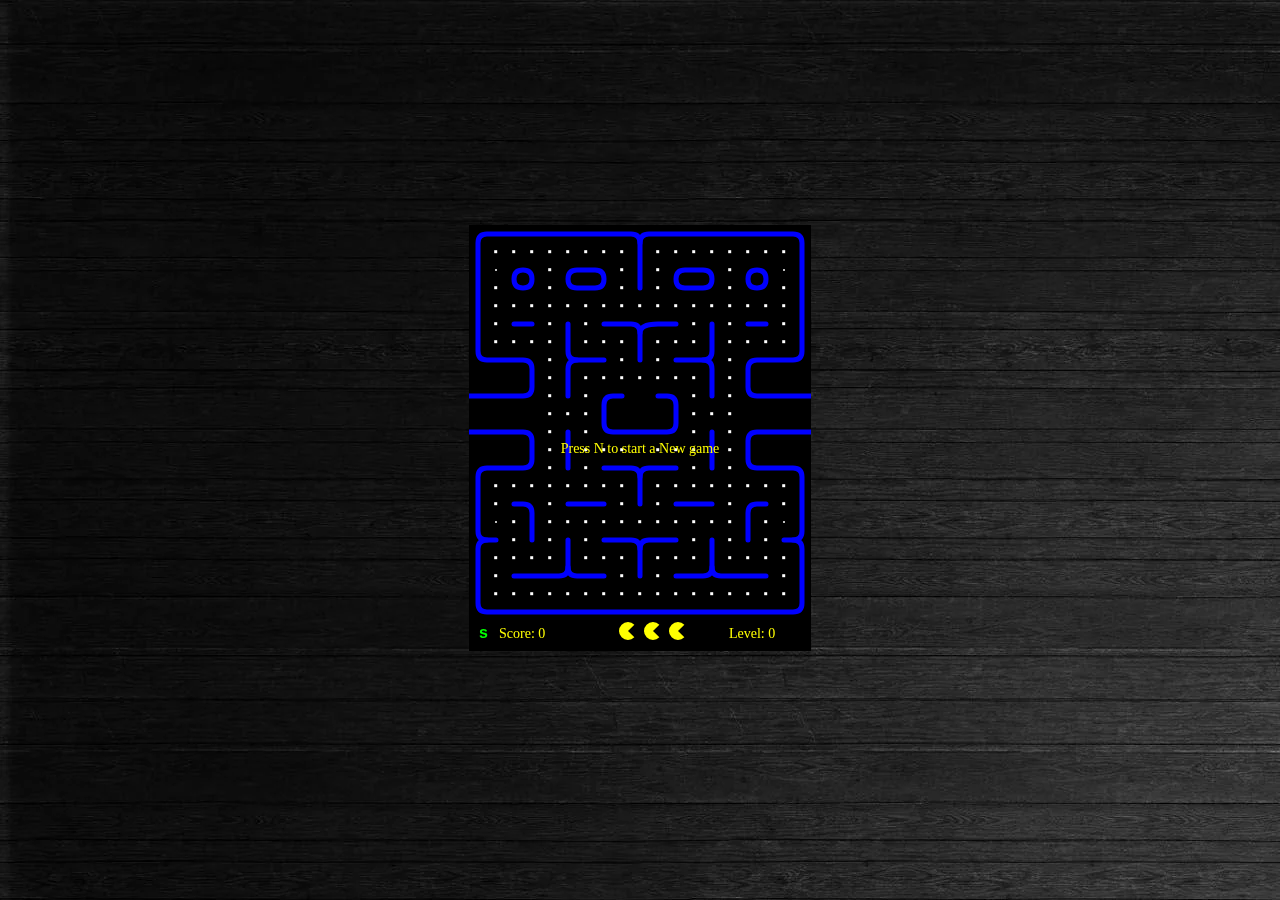
==== game.html @ 31133ab8 "latest" ====
<!DOCTYPE html>
<html lang="en">
<head>
    <meta charset="UTF-8">
    <meta name="viewport" content="width=device-width, initial-scale=1.0">
    <title>Pacman</title>
    <link rel="stylesheet" href="/css/game.css">
    <link rel="icon" href="/img/gamelogo.png" type="image/x-icon">

</head>
<body>
    <div id="shim">shim for font face</div>

  <div id="pacman"></div>
  <script src="/js/pacman.js"></script>
  <script src="/js/modernizr-1.5.min.js"></script>

  <script>

    var el = document.getElementById("pacman");

    if (Modernizr.canvas && Modernizr.localstorage && 
        Modernizr.audio && (Modernizr.audio.ogg || Modernizr.audio.mp3)) {
      window.setTimeout(function () { PACMAN.init(el, "./"); }, 0);
    } else { 
      el.innerHTML = "Sorry, needs a decent browser<br /><small>" + 
        "(firefox 3.6+, Chrome 4+, Opera 10+ and Safari 4+)</small>";
    }
  </script>

</body>
</html>
---- css/game.css ----
@font-face {
    font-family: 'BDCartoonShoutRegular';
    src: url('BD_Cartoon_Shout-webfont.ttf') format('truetype');
    font-weight: normal;
    font-style: normal;
}
#pacman {
    height:450px;
    width:342px;
    margin:20px auto;
}
#shim { 
    font-family: BDCartoonShoutRegular; 
    position:absolute;
    visibility:hidden
}
h1 { 
    font-family: BDCartoonShoutRegular; 
    text-align:center; 
}
  
body { 
    width:342px; 
    margin:0px auto; 
    font-family:sans-serif;
    display: flex;
    justify-content: center;
    align-items: center;
    height: 100vh;
    background-image: url(/img/profilebg.webp);
    
}

a { 
    text-decoration:none; 
}
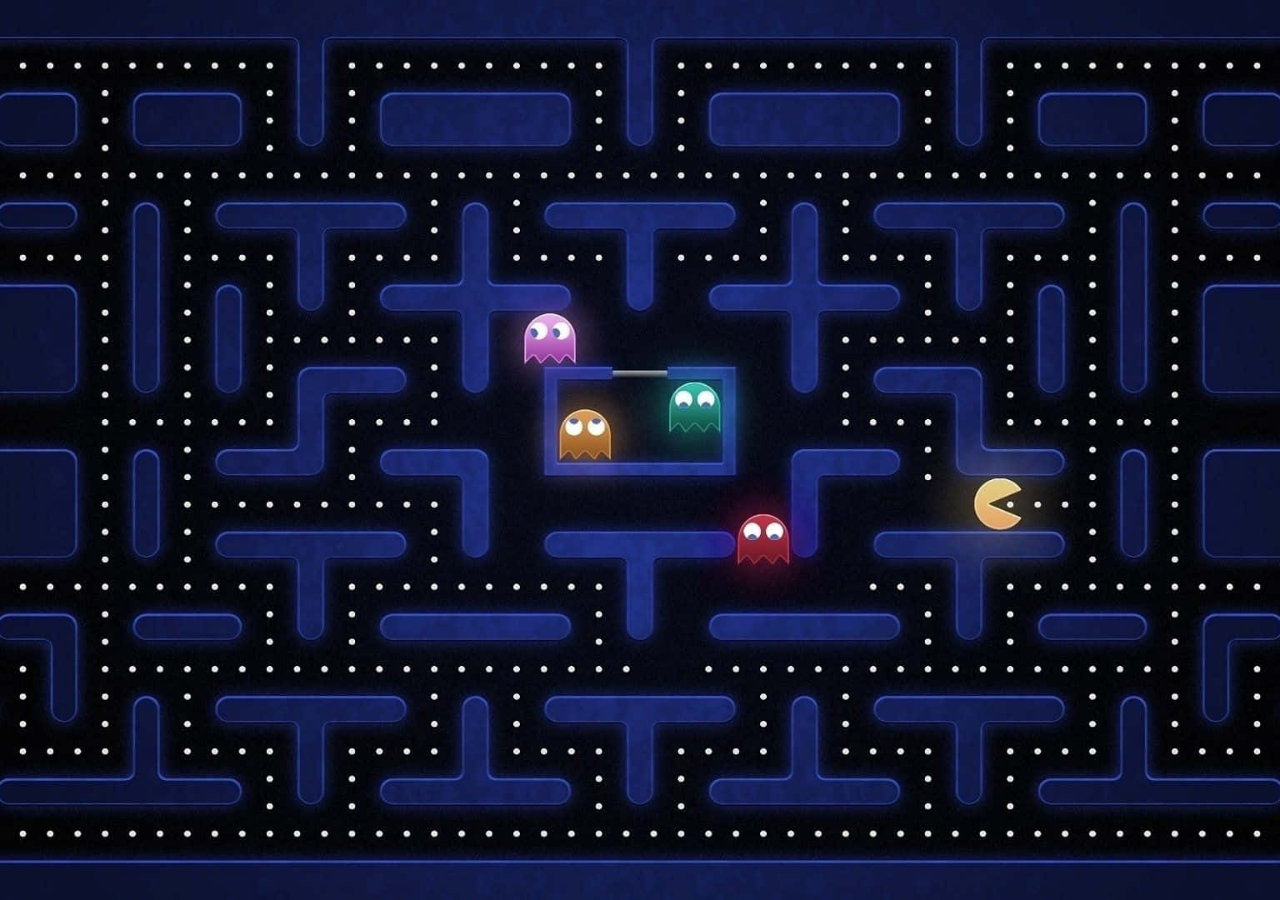
==== commit 93eacba5: "12/07/23" ====
--- a/game.html
+++ b/game.html
@@ -12,8 +12,7 @@
     <div id="shim">shim for font face</div>
 
   <div id="pacman"></div>
-  <script src="/js/pacman.js"></script>
-  <script src="/js/modernizr-1.5.min.js"></script>
+  
 
   <script>
 
--- a/css/game.css
+++ b/css/game.css
@@ -27,8 +27,10 @@
     justify-content: center;
     align-items: center;
     height: 100vh;
-    background-image: url(/img/profilebg.webp);
-    
+    background-image: url(/img/pacman-background.jpg);
+    background-size: cover;
+    min-height: 100vh;
+    background-position: center;
 }
 
 a { 
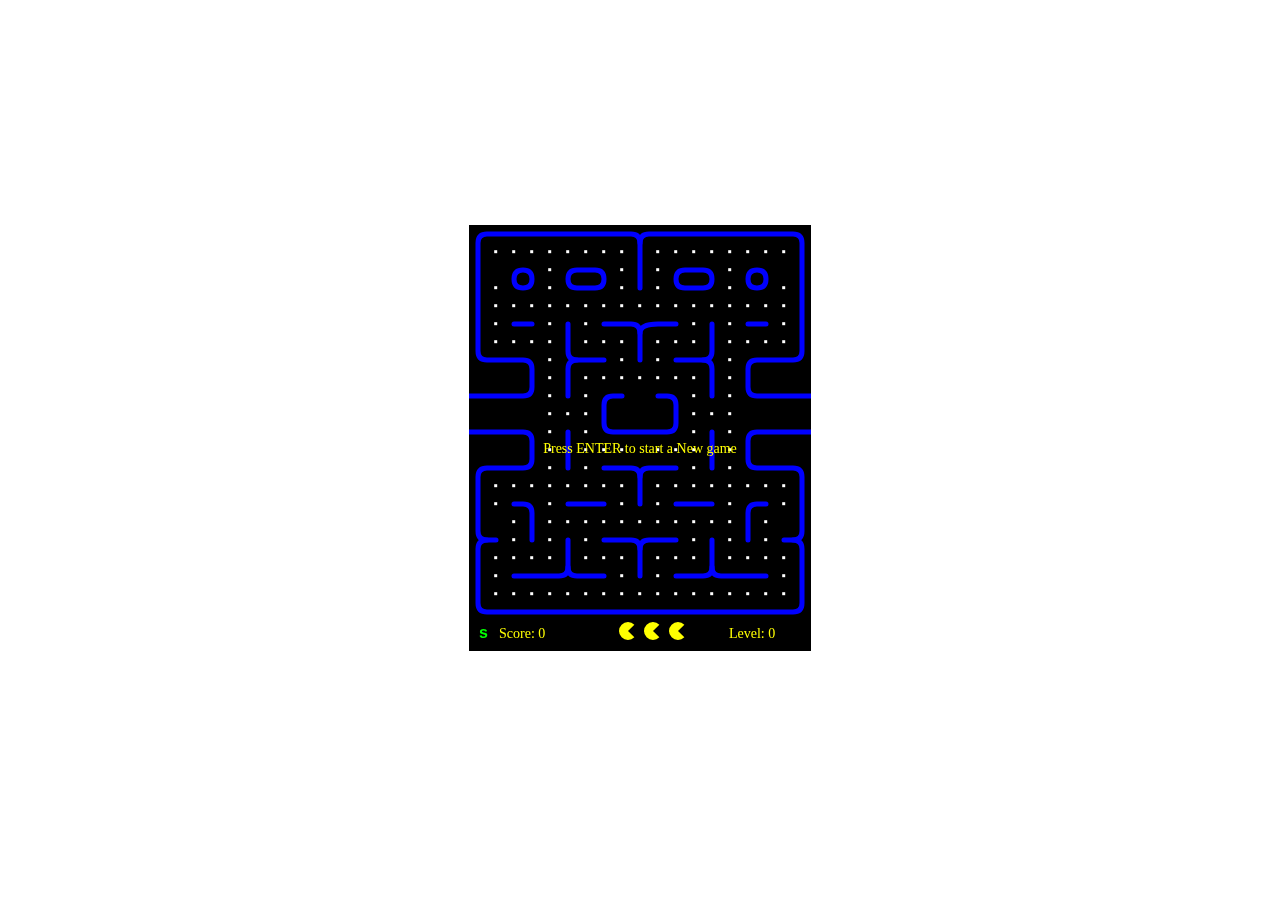
==== commit 91fda682: "asdkajskdjkasjdkaw pinaka latest" ====
--- a/game.html
+++ b/game.html
@@ -13,9 +13,9 @@
 
   <div id="pacman"></div>
   
-
+  <script src="/js/pacman.js"></script>
+  <script src="/js/modernizr-1.5.min.js"></script>
   <script>
-
     var el = document.getElementById("pacman");
 
     if (Modernizr.canvas && Modernizr.localstorage && 
--- a/css/game.css
+++ b/css/game.css
@@ -27,7 +27,7 @@
     justify-content: center;
     align-items: center;
     height: 100vh;
-    background-image: url(/img/pacman-background.jpg);
+    background-image: url(/img/);
     background-size: cover;
     min-height: 100vh;
     background-position: center;
